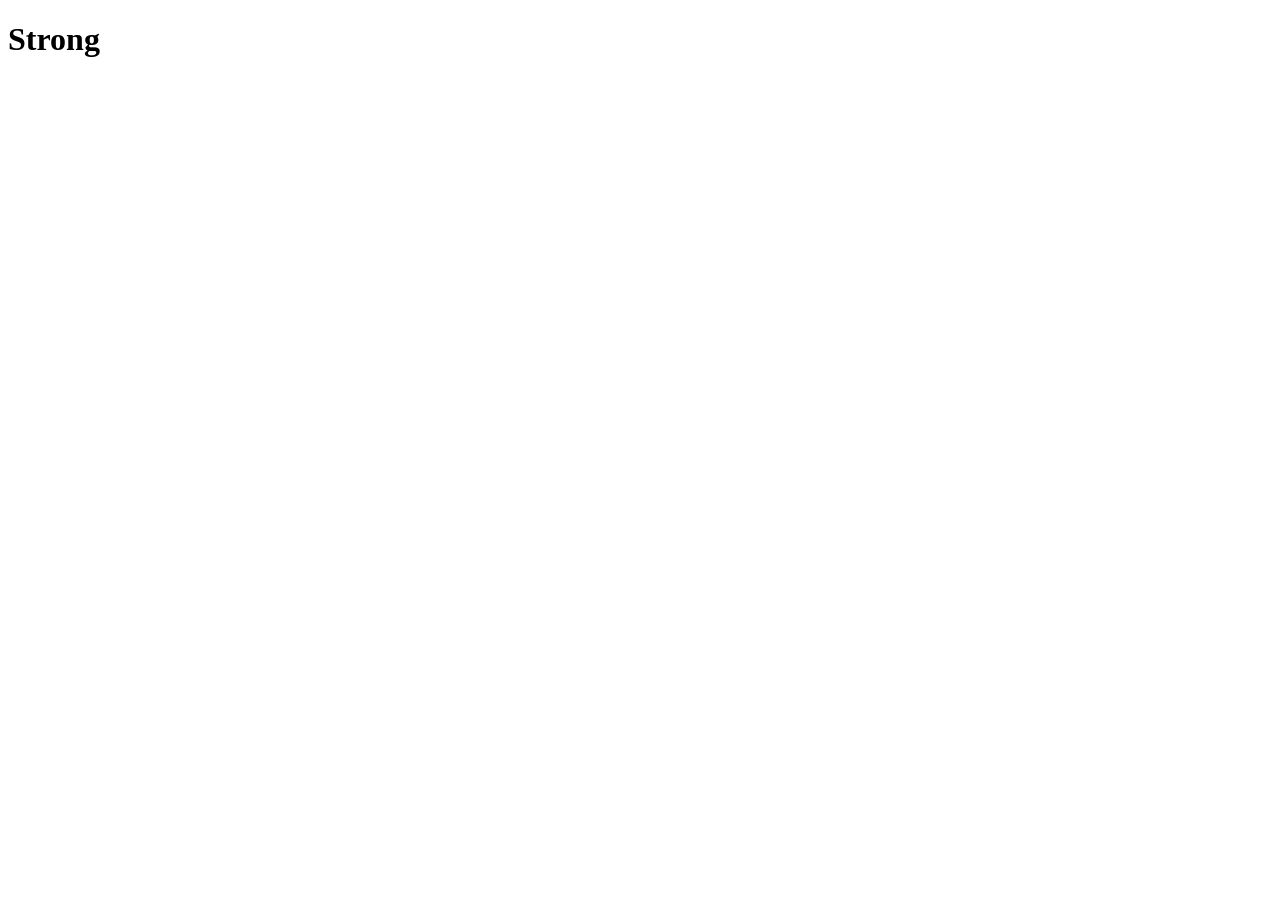
==== index.html @ 54d2d65b "first commit" ====
<!DOCTYPE html>
<html lang="en">
<head>
    <meta charset="UTF-8">
    <meta name="viewport" content="width=device-width, initial-scale=1.0">
    <title>Document</title>
</head>
<header>
    <h1>Strong</h1>
</header>
<body>
    
</body>
</html>
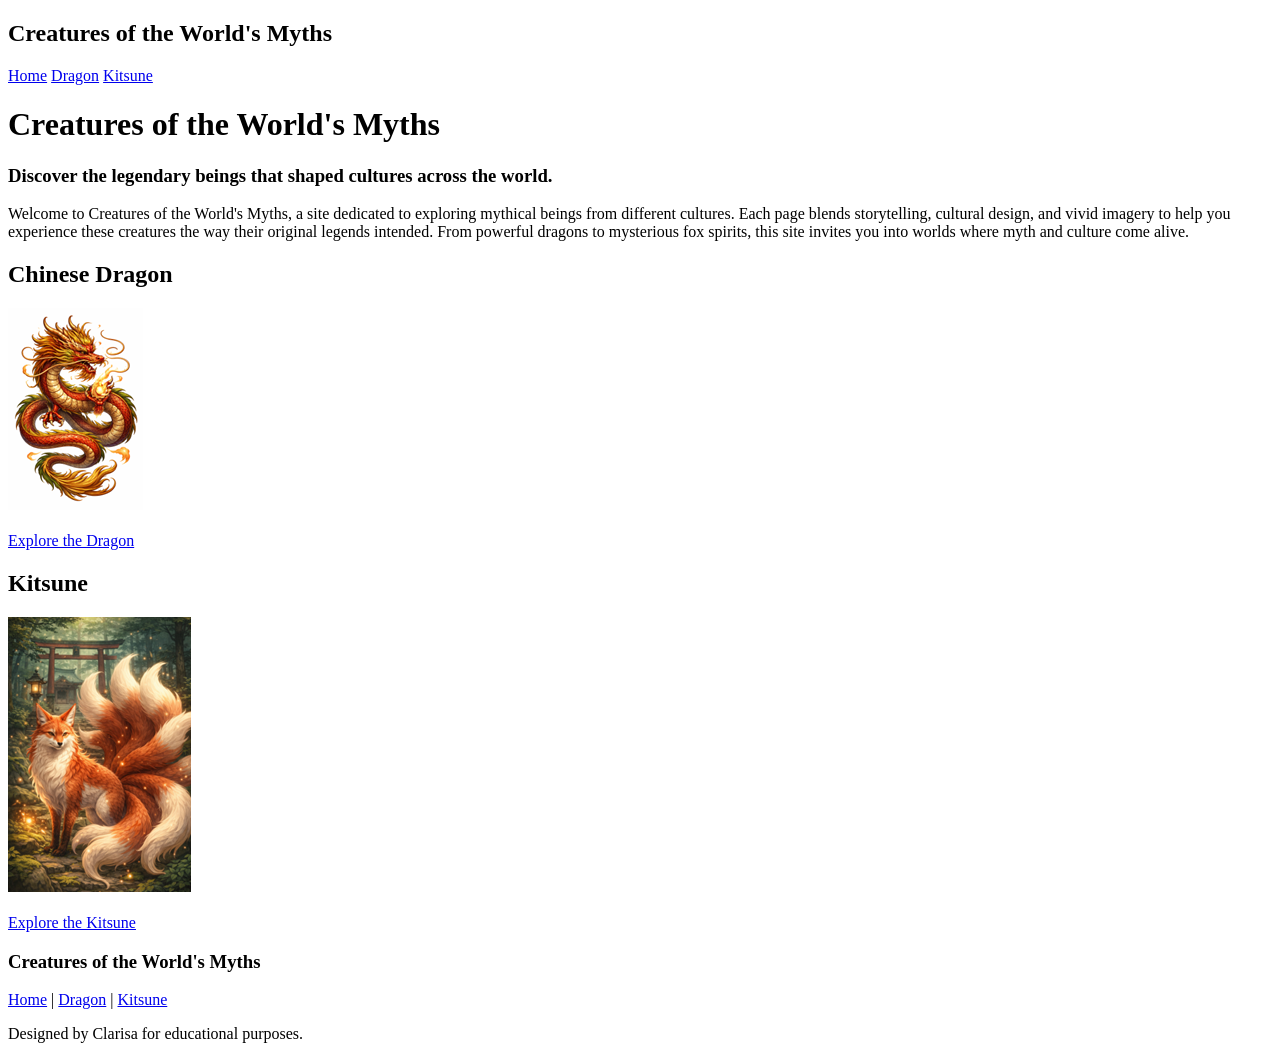
==== commit 1cea3645: "html of home page" ====
--- a/index.html
+++ b/index.html
@@ -5,10 +5,70 @@
     <meta name="viewport" content="width=device-width, initial-scale=1.0">
     <title>Document</title>
 </head>
+
+<body>
+
 <header>
-    <h1>Strong</h1>
+    <nav>
+        <h2>Creatures of the World's Myths</h2>
+        <a href="index.html">Home</a>
+        <a href="dragon.html">Dragon</a>
+        <a href="kitsune.html">Kitsune</a>
+    </nav>
 </header>
-<body>
-    
+
+<main>
+
+<h1>Creatures of the World's Myths</h1>
+<h3>Discover the legendary beings that shaped cultures across the world.</h3>
+
+<p>
+Welcome to Creatures of the World's Myths, a site dedicated to exploring mythical beings
+from different cultures. Each page blends storytelling, cultural design, and vivid imagery
+to help you experience these creatures the way their original legends intended.
+From powerful dragons to mysterious fox spirits, this site invites you into worlds
+where myth and culture come alive.
+</p>
+
+<section>
+
+<h2>Chinese Dragon</h2>
+
+<img src="images/dragon.png" alt="Chinese Dragon">
+
+<br><br>
+
+<a href="dragon.html">Explore the Dragon</a>
+
+</section>
+
+<section>
+
+<h2>Kitsune</h2>
+
+<img src="images/kitsune.png" alt="Kitsune">
+
+<br><br>
+
+<a href="kitsune.html">Explore the Kitsune</a>
+
+</section>
+
+</main>
+
+<footer>
+
+<h3>Creatures of the World's Myths</h3>
+
+<p>
+<a href="index.html">Home</a> |
+<a href="dragon.html">Dragon</a> |
+<a href="kitsune.html">Kitsune</a>
+</p>
+
+<p>Designed by Clarisa for educational purposes.</p>
+
+</footer>
+
 </body>
 </html>
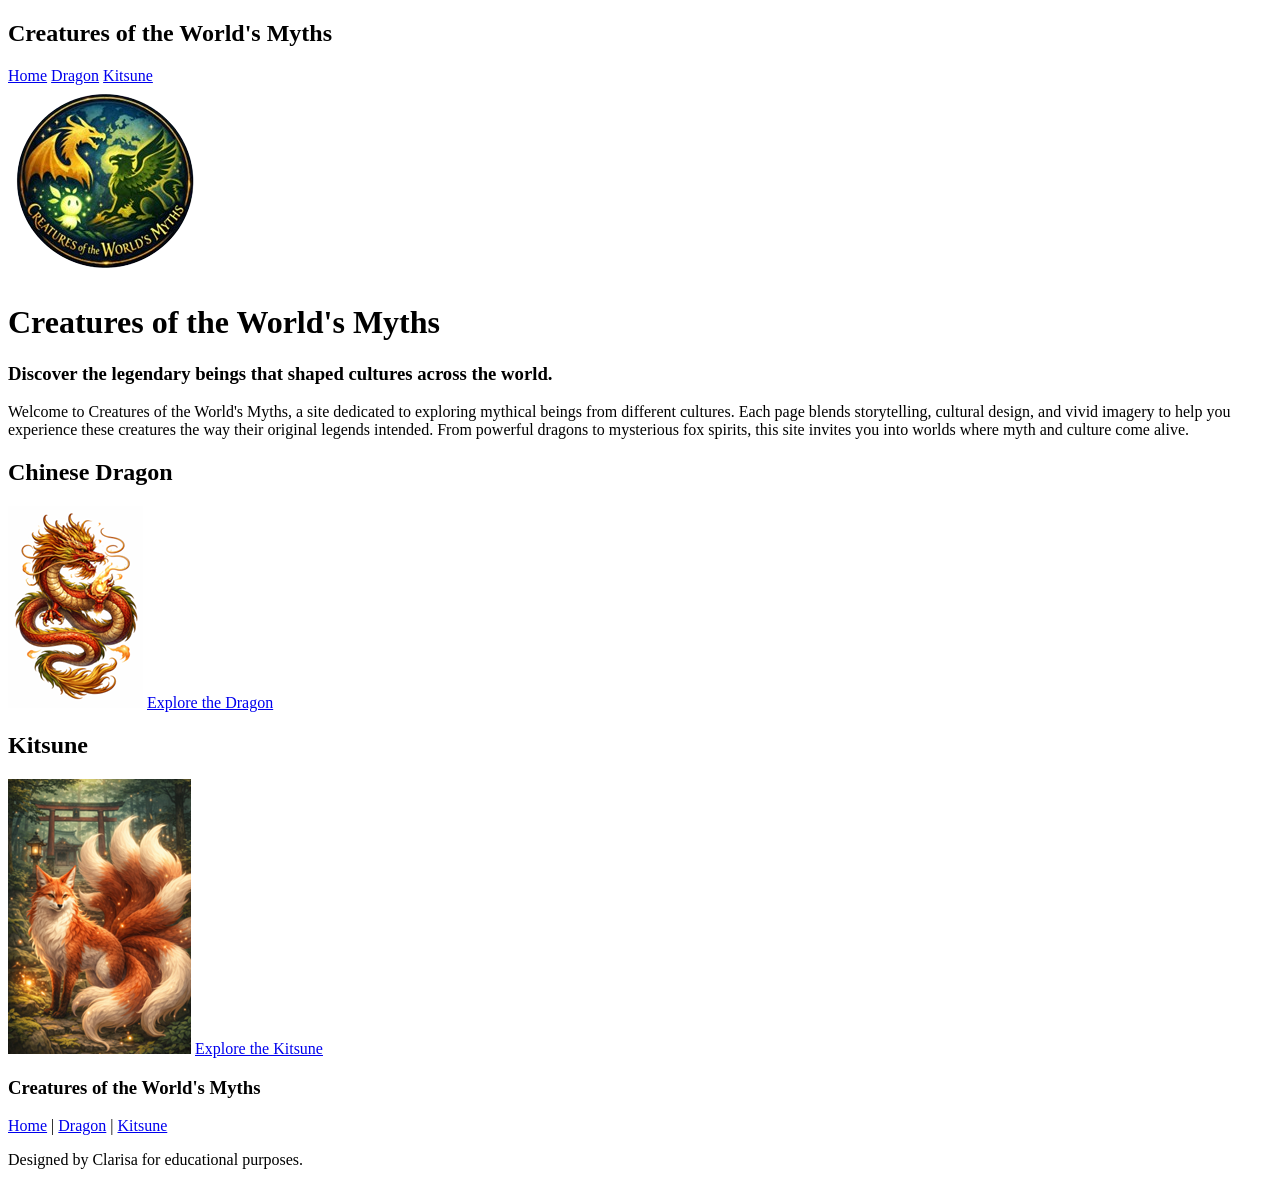
==== commit 3362f86e: "html and css" ====
--- a/index.html
+++ b/index.html
@@ -3,7 +3,10 @@
 <head>
     <meta charset="UTF-8">
     <meta name="viewport" content="width=device-width, initial-scale=1.0">
-    <title>Document</title>
+    <link rel="preconnect" href="https://fonts.googleapis.com">
+    <link rel="preconnect" href="https://fonts.gstatic.com" crossorigin>
+    <link href="https://fonts.googleapis.com/css2?family=Cinzel:wght@400..900&family=Figtree:ital,wght@0,300..900;1,300..900&family=Fleur+De+Leah&family=Montserrat:ital,wght@0,100..900;1,100..900&family=Righteous&display=swap" rel="stylesheet">
+    <title>Creatures of the World's Myths</title>
 </head>
 
 <body>
@@ -11,62 +14,60 @@
 <header>
     <nav>
         <h2>Creatures of the World's Myths</h2>
-        <a href="index.html">Home</a>
-        <a href="dragon.html">Dragon</a>
-        <a href="kitsune.html">Kitsune</a>
+        <div>
+            <a href="index.html">Home</a>
+            <a href="dragon.html">Dragon</a>
+            <a href="kitsune.html">Kitsune</a>
+        </div>
     </nav>
 </header>
 
 <main>
 
-<h1>Creatures of the World's Myths</h1>
-<h3>Discover the legendary beings that shaped cultures across the world.</h3>
+   
+    <img src="images/mythlogonobg.png" alt="Myth Logo" class="logo">
 
-<p>
-Welcome to Creatures of the World's Myths, a site dedicated to exploring mythical beings
-from different cultures. Each page blends storytelling, cultural design, and vivid imagery
-to help you experience these creatures the way their original legends intended.
-From powerful dragons to mysterious fox spirits, this site invites you into worlds
-where myth and culture come alive.
-</p>
+    <h1>Creatures of the World's Myths</h1>
+    <h3>Discover the legendary beings that shaped cultures across the world.</h3>
 
-<section>
+    <p>
+        Welcome to Creatures of the World's Myths, a site dedicated to exploring mythical beings
+        from different cultures. Each page blends storytelling, cultural design, and vivid imagery
+        to help you experience these creatures the way their original legends intended.
+        From powerful dragons to mysterious fox spirits, this site invites you into worlds
+        where myth and culture come alive.
+    </p>
 
-<h2>Chinese Dragon</h2>
+    
+    <div class="card-container">
 
-<img src="images/dragon.png" alt="Chinese Dragon">
+        <section>
+            <h2>Chinese Dragon</h2>
+            <img src="images/dragon.png" alt="Chinese Dragon">
+            <a href="dragon.html">Explore the Dragon</a>
+        </section>
 
-<br><br>
+        <section>
+            <h2>Kitsune</h2>
+            <img src="images/kitsune.png" alt="Kitsune">
+            <a href="kitsune.html">Explore the Kitsune</a>
+        </section>
 
-<a href="dragon.html">Explore the Dragon</a>
-
-</section>
-
-<section>
-
-<h2>Kitsune</h2>
-
-<img src="images/kitsune.png" alt="Kitsune">
-
-<br><br>
-
-<a href="kitsune.html">Explore the Kitsune</a>
-
-</section>
+    </div>
 
 </main>
 
 <footer>
 
-<h3>Creatures of the World's Myths</h3>
+    <h3>Creatures of the World's Myths</h3>
 
-<p>
-<a href="index.html">Home</a> |
-<a href="dragon.html">Dragon</a> |
-<a href="kitsune.html">Kitsune</a>
-</p>
+    <p>
+        <a href="index.html">Home</a> |
+        <a href="dragon.html">Dragon</a> |
+        <a href="kitsune.html">Kitsune</a>
+    </p>
 
-<p>Designed by Clarisa for educational purposes.</p>
+    <p>Designed by Clarisa for educational purposes.</p>
 
 </footer>
 
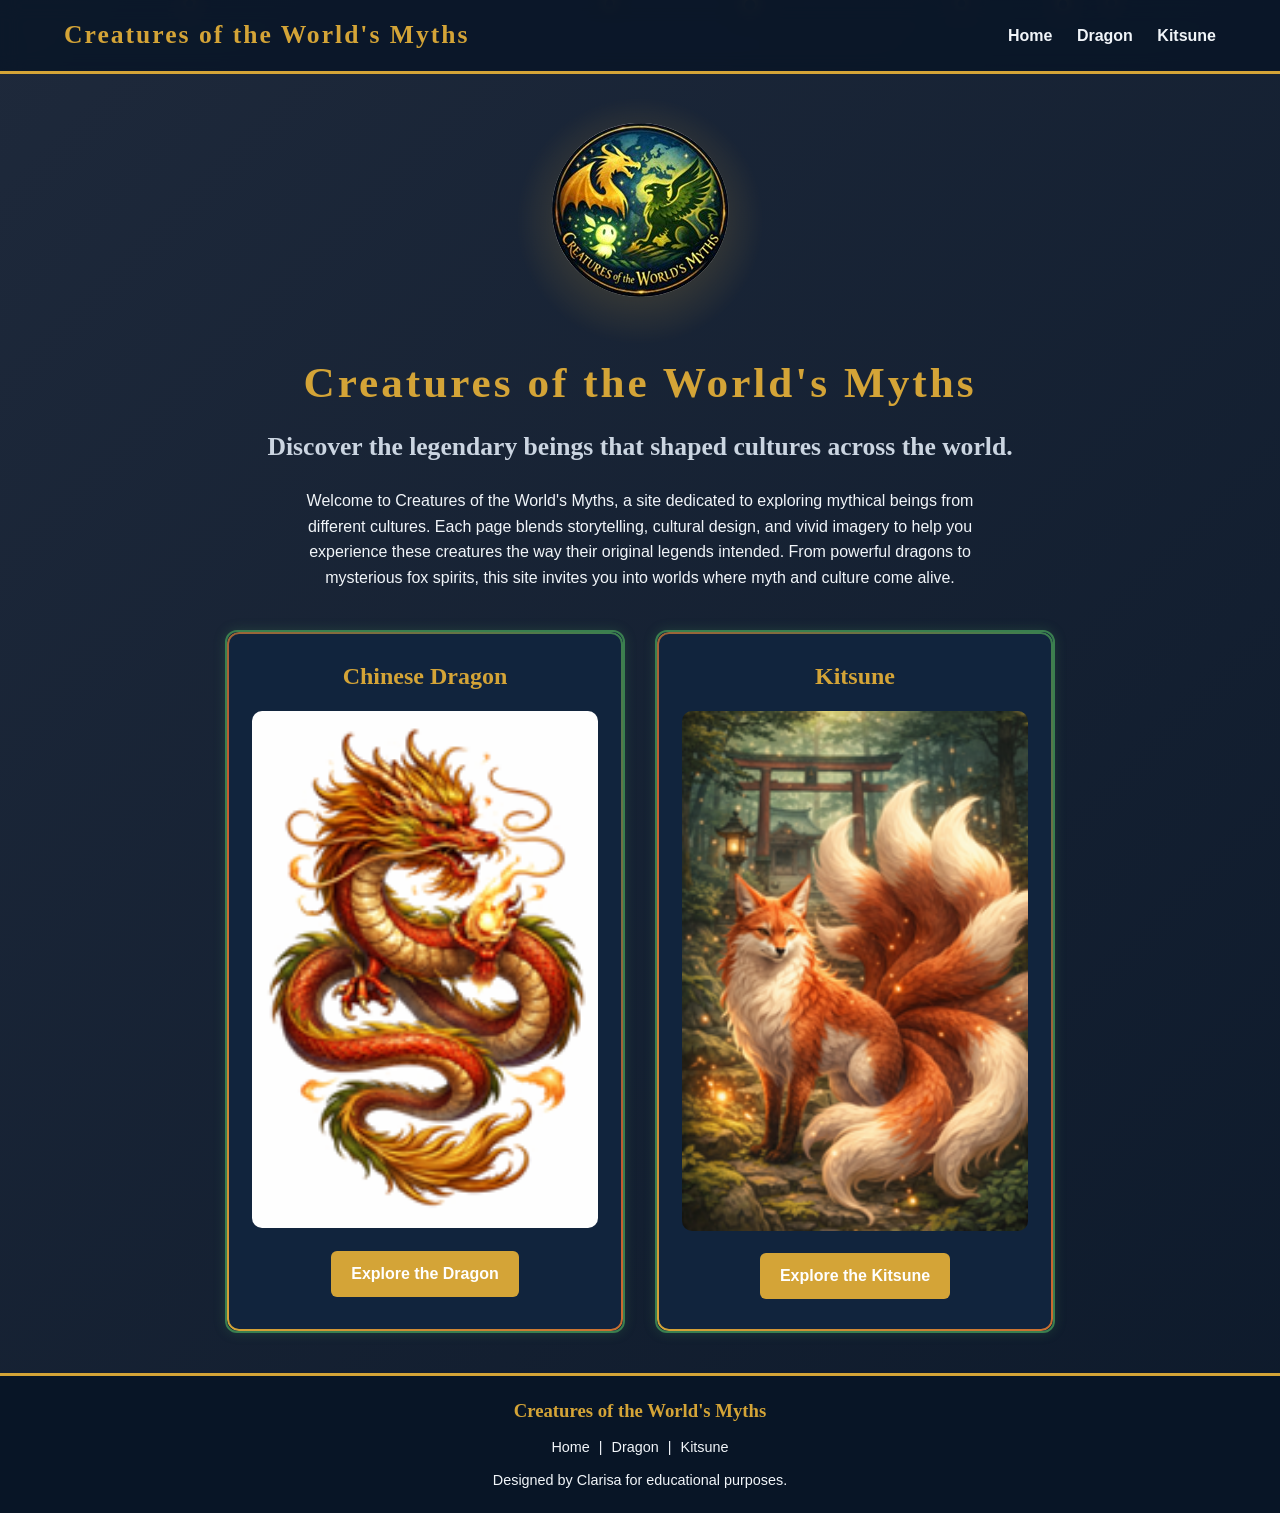
==== commit 24dc216b: "css and cool effects" ====
--- a/index.html
+++ b/index.html
@@ -7,9 +7,13 @@
     <link rel="preconnect" href="https://fonts.gstatic.com" crossorigin>
     <link href="https://fonts.googleapis.com/css2?family=Cinzel:wght@400..900&family=Figtree:ital,wght@0,300..900;1,300..900&family=Fleur+De+Leah&family=Montserrat:ital,wght@0,100..900;1,100..900&family=Righteous&display=swap" rel="stylesheet">
     <title>Creatures of the World's Myths</title>
+    <link rel="stylesheet" href="style.css">
 </head>
 
+
 <body>
+
+<div id="particles"></div>
 
 <header>
     <nav>
@@ -25,7 +29,10 @@
 <main>
 
    
+    <div class="logo-wrapper">
     <img src="images/mythlogonobg.png" alt="Myth Logo" class="logo">
+    
+</div>
 
     <h1>Creatures of the World's Myths</h1>
     <h3>Discover the legendary beings that shaped cultures across the world.</h3>
@@ -55,6 +62,7 @@
 
     </div>
 
+
 </main>
 
 <footer>
@@ -71,5 +79,35 @@
 
 </footer>
 
+<script>
+const container = document.getElementById("particles");
+
+function createParticle() {
+    const particle = document.createElement("div");
+    particle.classList.add("particle");
+
+    // Random size
+    const size = Math.random() * 6 + 4;
+    particle.style.width = size + "px";
+    particle.style.height = size + "px";
+
+    // Random horizontal position
+    particle.style.left = Math.random() * 100 + "vw";
+
+    // Random animation duration
+    particle.style.animationDuration = (Math.random() * 6 + 6) + "s";
+
+    container.appendChild(particle);
+
+    // Remove after animation
+    setTimeout(() => {
+        particle.remove();
+    }, 12000);
+}
+
+// Create particles continuously
+setInterval(createParticle, 200);
+</script>
+
 </body>
 </html>
--- a/style.css
+++ b/style.css
@@ -0,0 +1,356 @@
+
+* {
+    margin: 0;
+    padding: 0;
+    box-sizing: border-box;
+}
+
+#particles {
+    position: fixed;
+    width: 100%;
+    height: 100%;
+    top: 0;
+    left: 0;
+    background: transparent;
+    overflow: hidden;
+    z-index: -1;
+}
+
+
+.particle {
+    position: absolute;
+    border-radius: 50%;
+    opacity: 0.9;
+    animation: floatUp linear infinite;
+}
+
+
+.particle::after {
+    content: "";
+    position: absolute;
+    inset: 0;
+    border-radius: 50%;
+    box-shadow: 0 0 10px rgba(212, 164, 55, 0.8),
+                0 0 20px rgba(198, 90, 46, 0.6),
+                0 0 30px rgba(58, 127, 79, 0.5);
+}
+
+/* Floating animation */
+@keyframes floatUp {
+    from {
+        transform: translateY(100vh) scale(1);
+        opacity: 0;
+    }
+    20% {
+        opacity: 1;
+    }
+    to {
+        transform: translateY(-10vh) scale(1.2);
+        opacity: 0;
+    }
+}
+
+.logo-wrapper {
+    display: flex;
+    justify-content: center;
+    align-items: center;
+    margin-bottom: 20px;
+    position: relative;
+}
+
+/* Glow aura behind logo */
+.logo-wrapper::before {
+    content: "";
+    position: absolute;
+    width: 250px;
+    height: 250px;
+    background: radial-gradient(circle, rgba(212,164,55,0.6), transparent 70%);
+    border-radius: 50%;
+    animation: auraPulse 2.5s ease-out forwards;
+    z-index: 0;
+}
+
+/* Logo animation */
+.logo {
+    max-width: 200px;
+    height: auto;
+    position: relative;
+    z-index: 1;
+
+    animation: logoReveal 2.5s ease-out forwards;
+}
+
+/* LOGO ANIMATION */
+@keyframes logoReveal {
+    0% {
+        opacity: 0;
+        transform: scale(1.8) rotate(-10deg);
+        filter: blur(15px) brightness(2);
+    }
+
+    40% {
+        opacity: 1;
+        transform: scale(1.2) rotate(2deg);
+        filter: blur(5px) brightness(1.5);
+    }
+
+    70% {
+        transform: scale(0.95) rotate(-1deg);
+        filter: blur(1px);
+    }
+
+    100% {
+        transform: scale(1) rotate(0);
+        filter: blur(0);
+    }
+}
+
+/* GLOW PULSE */
+@keyframes auraPulse {
+    0% {
+        opacity: 0;
+        transform: scale(0.5);
+    }
+
+    50% {
+        opacity: 1;
+        transform: scale(1.3);
+    }
+
+    100% {
+        opacity: 0.6;
+        transform: scale(1);
+    }
+}
+
+
+body {
+    font-family: 'Figtree', sans-serif;
+    background-color: #0A1A2F;
+    color: #f1f5f9;
+    line-height: 1.6;
+    animation: fadeIn 1s ease-in;
+    background: linear-gradient(-45deg, #0A1A2F, #11243d, #081526, #1e293b);
+    background-size: 400% 400%;
+    animation: gradientMove 12s ease infinite;
+}
+
+@keyframes fadeIn {
+    from {
+        opacity: 0;
+        transform: translateY(10px);
+    }
+    to {
+        opacity: 1;
+        transform: translateY(0);
+    }
+}
+
+@keyframes gradientMove {
+    0% { background-position: 0% 50%; }
+    50% { background-position: 100% 50%; }
+    100% { background-position: 0% 50%; }
+}
+
+
+
+header {
+    background-color: #081526;
+    padding: 15px 0;
+    border-bottom: 3px solid #D4A437;
+     position: sticky;
+    top: 0;
+    backdrop-filter: blur(10px);
+    background: rgba(8, 21, 38, 0.8);
+    z-index: 1000;
+}
+
+nav {
+    width: 90%;
+    margin: auto;
+    display: flex;
+    justify-content: space-between;
+    align-items: center;
+}
+
+nav h2 {
+    font-family: 'Cinzel', serif;
+    color: #D4A437;
+    font-size: 1.6rem;
+    letter-spacing: 2px;
+}
+
+nav a {
+    font-family: 'Montserrat', sans-serif;
+    color: #f1f5f9;
+    text-decoration: none;
+    margin-left: 20px;
+    font-weight: 600;
+    transition: color 0.3s ease;
+}
+
+nav a:hover {
+    color: #C65A2E;
+}
+
+
+main {
+    width: 85%;
+    margin: 40px auto;
+    text-align: center;
+}
+
+
+.logo {
+    display: block;
+    margin: 0 auto 20px auto;
+    max-width: 200px;
+    height: auto;
+    filter: drop-shadow(0 0 8px rgba(212, 164, 55, 0.5));
+}
+
+
+main h1 {
+    font-family: 'Cinzel', serif;
+    font-size: 2.7rem;
+    margin-bottom: 10px;
+    color: #D4A437;
+    letter-spacing: 3px;
+}
+
+
+main h3 {
+    font-family: 'Fleur De Leah', cursive;
+    font-size: 1.6rem;
+    margin-bottom: 20px;
+    color: #cbd5e1;
+}
+
+
+main p {
+    max-width: 700px;
+    margin: 0 auto 40px auto;
+}
+
+
+.card-container {
+    display: flex;
+    justify-content: center;
+    gap: 30px;
+    flex-wrap: wrap;
+}
+
+.card-container section::before {
+    content: "";
+    position: absolute;
+    inset: 0;
+    border-radius: 12px;
+    padding: 2px;
+    background: linear-gradient(45deg, #D4A437, #C65A2E, #3A7F4F);
+    -webkit-mask: 
+        linear-gradient(#000 0 0) content-box, 
+        linear-gradient(#000 0 0);
+    -webkit-mask-composite: xor;
+    mask-composite: exclude;
+    z-index: -1;
+}
+
+
+.card-container section {
+    background-color: #11243d;
+    padding: 25px;
+    border-radius: 12px;
+    flex: 1 1 300px;
+    max-width: 400px;
+    border: 2px solid #3A7F4F;
+    box-shadow: 0 0 12px rgba(58, 127, 79, 0.3);
+    transition: transform 0.3s ease, box-shadow 0.3s ease;
+    position: relative;
+    z-index: 1;
+}
+
+.card-container section:hover {
+    transform: translateY(-5px);
+    box-shadow: 0 0 20px rgba(198, 90, 46, 0.5);
+}
+
+
+section h2 {
+    font-family: 'Righteous', cursive;
+    margin-bottom: 15px;
+    color: #D4A437;
+}
+
+
+section img {
+    width: 100%;
+    border-radius: 10px;
+}
+
+
+section a {
+    font-family: 'Montserrat', sans-serif;
+    display: inline-block;
+    margin-top: 15px;
+    padding: 10px 20px;
+    background-color: #D4A437;
+    color: white;
+    text-decoration: none;
+    border-radius: 6px;
+    font-weight: 600;
+    transition: background 0.3s ease;
+    position: relative;
+    overflow: hidden;
+}
+
+section a:hover {
+    background-color: #C65A2E;
+    color: #0A1A2F;
+    transform: translateY(-2px) scale(1.05);
+    box-shadow: 0 0 15px rgba(212, 164, 55, 0.7);
+}
+
+
+footer {
+    background-color: #081526;
+    text-align: center;
+    padding: 20px;
+    margin-top: 40px;
+    border-top: 3px solid #D4A437;
+}
+
+footer h3 {
+    font-family: 'Cinzel', serif;
+    color: #D4A437;
+    margin-bottom: 10px;
+}
+
+footer a {
+    font-family: 'Montserrat', sans-serif;
+    color: #f1f5f9;
+    text-decoration: none;
+    margin: 0 5px;
+}
+
+footer a:hover {
+    color: #3A7F4F;
+}
+
+footer p {
+    margin-top: 10px;
+    font-size: 0.9rem;
+}
+
+@media (max-width: 600px) {
+    nav {
+        flex-direction: column;
+    }
+
+    nav a {
+        margin: 10px 0;
+    }
+
+    main h1 {
+        font-size: 2rem;
+    }
+}
